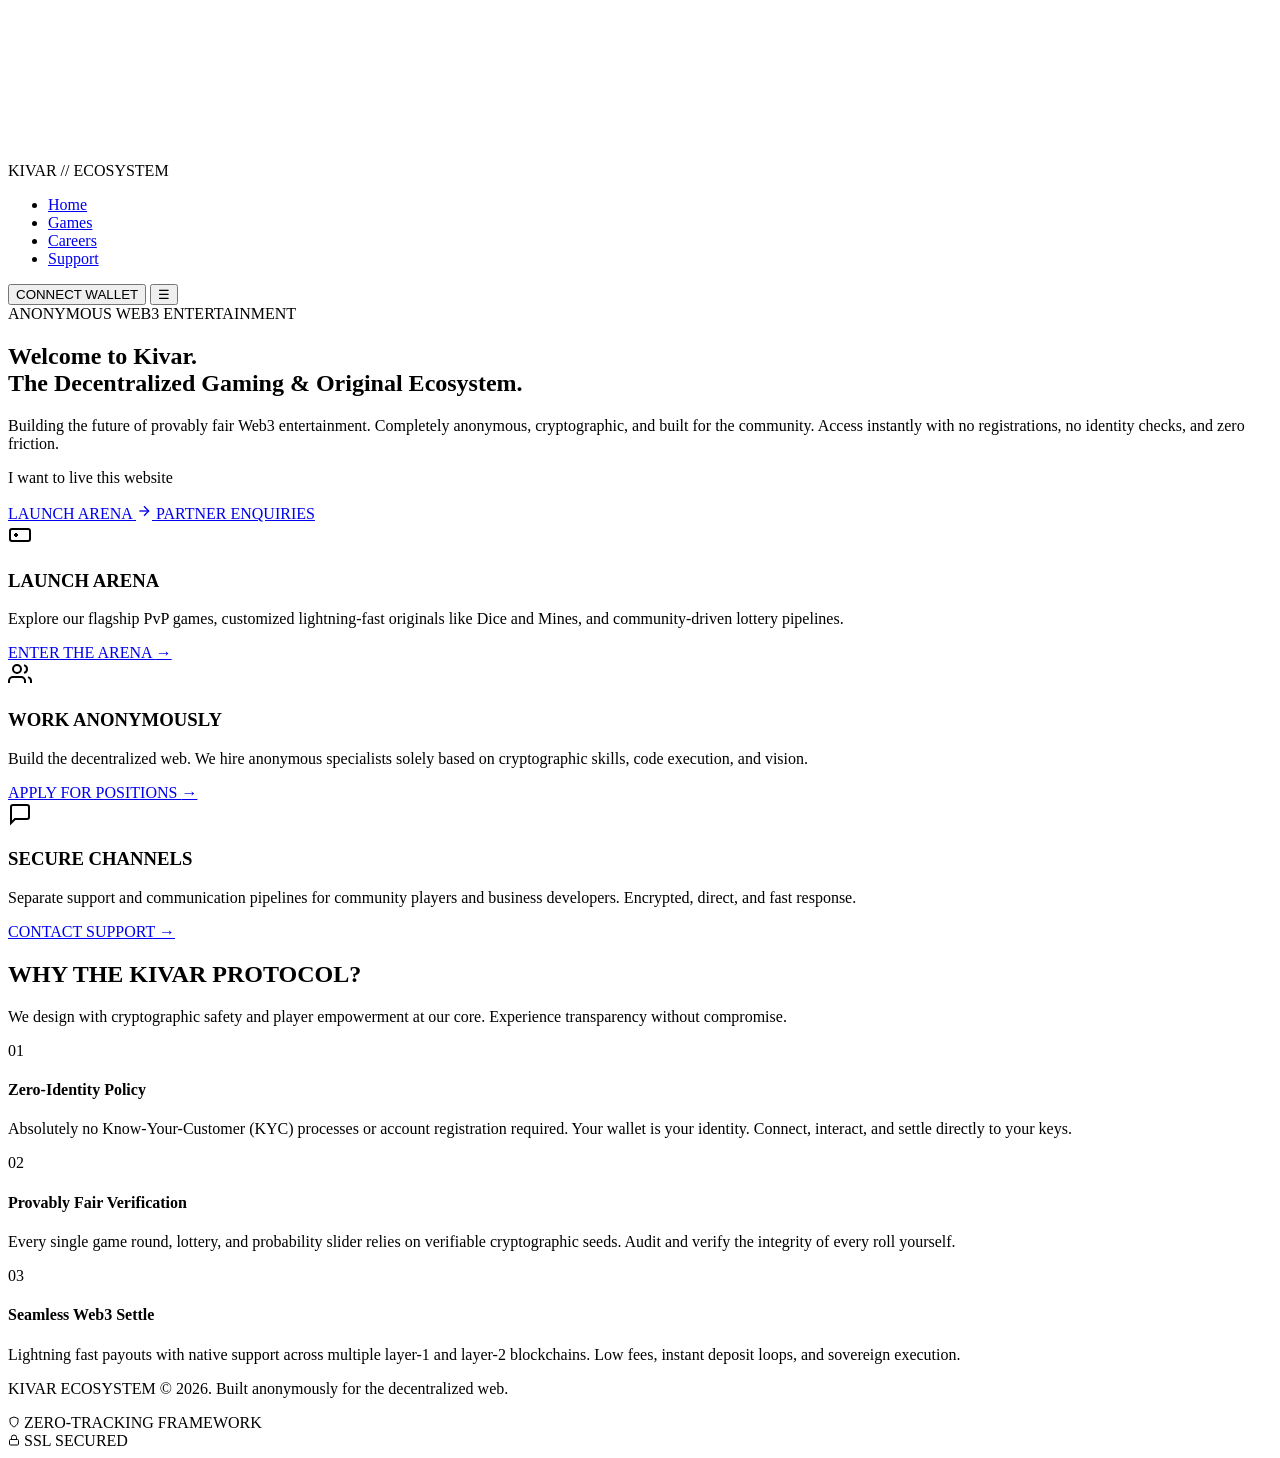
==== index.html @ 0fa9077e "Add user text to homepage hero" ====
<!DOCTYPE html>
<html lang="en">
<head>
  <meta charset="UTF-8">
  <meta name="viewport" content="width=device-width, initial-scale=1.0">
  
  <!-- SEO Meta Tags -->
  <title>Kivar Ecosystem | Decentralized Gaming & Launchpad Hub</title>
  <meta name="description" content="Welcome to the Kivar Ecosystem. Building the future of anonymous, provably fair Web3 gaming and lottery systems without identity tracking.">
  <meta name="keywords" content="Kivar, Web3 gaming, decentralized arena, lottery, no-KYC casino, provably fair dice, anonymous careers">
  
  <!-- Stylesheets -->
  <link rel="stylesheet" href="style.css">
</head>
<body>
  <!-- Neural Net Background Canvas -->
  <canvas id="cyber-canvas"></canvas>

  <!-- SHARED NAVIGATION HEADER -->
  <header>
    <div class="container nav-container">
      <div class="logo">
        <div class="logo-icon"></div>
        <span class="logo-text">KIVAR // ECOSYSTEM</span>
      </div>

      <nav id="nav-menu">
        <ul>
          <li class="active"><a href="index.html">Home</a></li>
          <li><a href="games.html">Games</a></li>
          <li><a href="careers.html">Careers</a></li>
          <li><a href="contact.html">Support</a></li>
        </ul>
      </nav>

      <div class="header-actions">
        <button class="connect-btn" id="connect-wallet-btn">CONNECT WALLET</button>
        <button class="hamburger" id="hamburger-btn" aria-label="Toggle Navigation">
          &#9776;
        </button>
      </div>
    </div>
  </header>

  <!-- MAIN HOMEPAGE CONTENT -->
  <main>
    <div class="container">
      
      <!-- HERO SECTION -->
      <section class="hero">
        <span class="hero-tagline">ANONYMOUS WEB3 ENTERTAINMENT</span>
        <h1>Welcome to Kivar.<br>The Decentralized Gaming & Original Ecosystem.</h1>
        <p>Building the future of provably fair Web3 entertainment. Completely anonymous, cryptographic, and built for the community. Access instantly with no registrations, no identity checks, and zero friction.</p>
        <p class="hero-note">I want to live this website</p>
        <div class="hero-ctas">
          <a href="games.html" class="btn btn-primary">
            LAUNCH ARENA
            <svg width="16" height="16" viewBox="0 0 24 24" fill="none" stroke="currentColor" stroke-width="2"><line x1="5" y1="12" x2="19" y2="12"></line><polyline points="12 5 19 12 12 19"></polyline></svg>
          </a>
          <a href="contact.html" class="btn btn-secondary">PARTNER ENQUIRIES</a>
        </div>
      </section>

      <!-- NAVIGATION PORTAL GRID -->
      <section class="grid-portals">
        <!-- Portal Card 1: Games & Launchpad -->
        <div class="portal-card">
          <div class="portal-icon">
            <svg width="24" height="24" viewBox="0 0 24 24" fill="none" stroke="currentColor" stroke-width="2">
              <rect x="2" y="6" width="20" height="12" rx="2"></rect>
              <path d="M6 12h4m-2-2v4m7-2h.01m2.99 0h.01"></path>
            </svg>
          </div>
          <h3>LAUNCH ARENA</h3>
          <p>Explore our flagship PvP games, customized lightning-fast originals like Dice and Mines, and community-driven lottery pipelines.</p>
          <a href="games.html" class="portal-link">ENTER THE ARENA <span>&rarr;</span></a>
        </div>

        <!-- Portal Card 2: Careers -->
        <div class="portal-card">
          <div class="portal-icon">
            <svg width="24" height="24" viewBox="0 0 24 24" fill="none" stroke="currentColor" stroke-width="2">
              <path d="M17 21v-2a4 4 0 0 0-4-4H5a4 4 0 0 0-4 4v2"></path>
              <circle cx="9" cy="7" r="4"></circle>
              <path d="M23 21v-2a4 4 0 0 0-3-3.87"></path>
              <path d="M16 3.13a4 4 0 0 1 0 7.75"></path>
            </svg>
          </div>
          <h3>WORK ANONYMOUSLY</h3>
          <p>Build the decentralized web. We hire anonymous specialists solely based on cryptographic skills, code execution, and vision.</p>
          <a href="careers.html" class="portal-link">APPLY FOR POSITIONS <span>&rarr;</span></a>
        </div>

        <!-- Portal Card 3: Support Pipeline -->
        <div class="portal-card">
          <div class="portal-icon">
            <svg width="24" height="24" viewBox="0 0 24 24" fill="none" stroke="currentColor" stroke-width="2">
              <path d="M21 15a2 2 0 0 1-2 2H7l-4 4V5a2 2 0 0 1 2-2h14a2 2 0 0 1 2 2z"></path>
            </svg>
          </div>
          <h3>SECURE CHANNELS</h3>
          <p>Separate support and communication pipelines for community players and business developers. Encrypted, direct, and fast response.</p>
          <a href="contact.html" class="portal-link">CONTACT SUPPORT <span>&rarr;</span></a>
        </div>
      </section>

      <!-- CORE VALUE PILLARS -->
      <section class="pillars-section">
        <h2 class="section-title">WHY THE KIVAR PROTOCOL?</h2>
        <p class="section-subtitle">We design with cryptographic safety and player empowerment at our core. Experience transparency without compromise.</p>
        
        <div class="pillars-grid">
          <!-- Pillar 1 -->
          <div class="pillar-item">
            <div class="pillar-number">01</div>
            <h4>Zero-Identity Policy</h4>
            <p>Absolutely no Know-Your-Customer (KYC) processes or account registration required. Your wallet is your identity. Connect, interact, and settle directly to your keys.</p>
          </div>
          <!-- Pillar 2 -->
          <div class="pillar-item">
            <div class="pillar-number">02</div>
            <h4>Provably Fair Verification</h4>
            <p>Every single game round, lottery, and probability slider relies on verifiable cryptographic seeds. Audit and verify the integrity of every roll yourself.</p>
          </div>
          <!-- Pillar 3 -->
          <div class="pillar-item">
            <div class="pillar-number">03</div>
            <h4>Seamless Web3 Settle</h4>
            <p>Lightning fast payouts with native support across multiple layer-1 and layer-2 blockchains. Low fees, instant deposit loops, and sovereign execution.</p>
          </div>
        </div>
      </section>

    </div>
  </main>

  <!-- SHARED FOOTER -->
  <footer>
    <div class="container footer-container">
      <div class="footer-left">
        <p>KIVAR ECOSYSTEM &copy; 2026. Built anonymously for the decentralized web.</p>
      </div>
      <div class="footer-right">
        <div class="badge">
          <svg width="12" height="12" viewBox="0 0 24 24" fill="none" stroke="currentColor" stroke-width="2"><path d="M12 22s8-4 8-10V5l-8-3-8 3v7c0 6 8 10 8 10z"></path></svg>
          ZERO-TRACKING FRAMEWORK
        </div>
        <div class="badge badge-green">
          <svg width="12" height="12" viewBox="0 0 24 24" fill="none" stroke="currentColor" stroke-width="2"><rect x="3" y="11" width="18" height="11" rx="2" ry="2"></rect><path d="M7 11V7a5 5 0 0 1 10 0v4"></path></svg>
          SSL SECURED
        </div>
      </div>
    </div>
  </footer>

  <!-- Script Links -->
  <script src="main.js"></script>
</body>
</html>
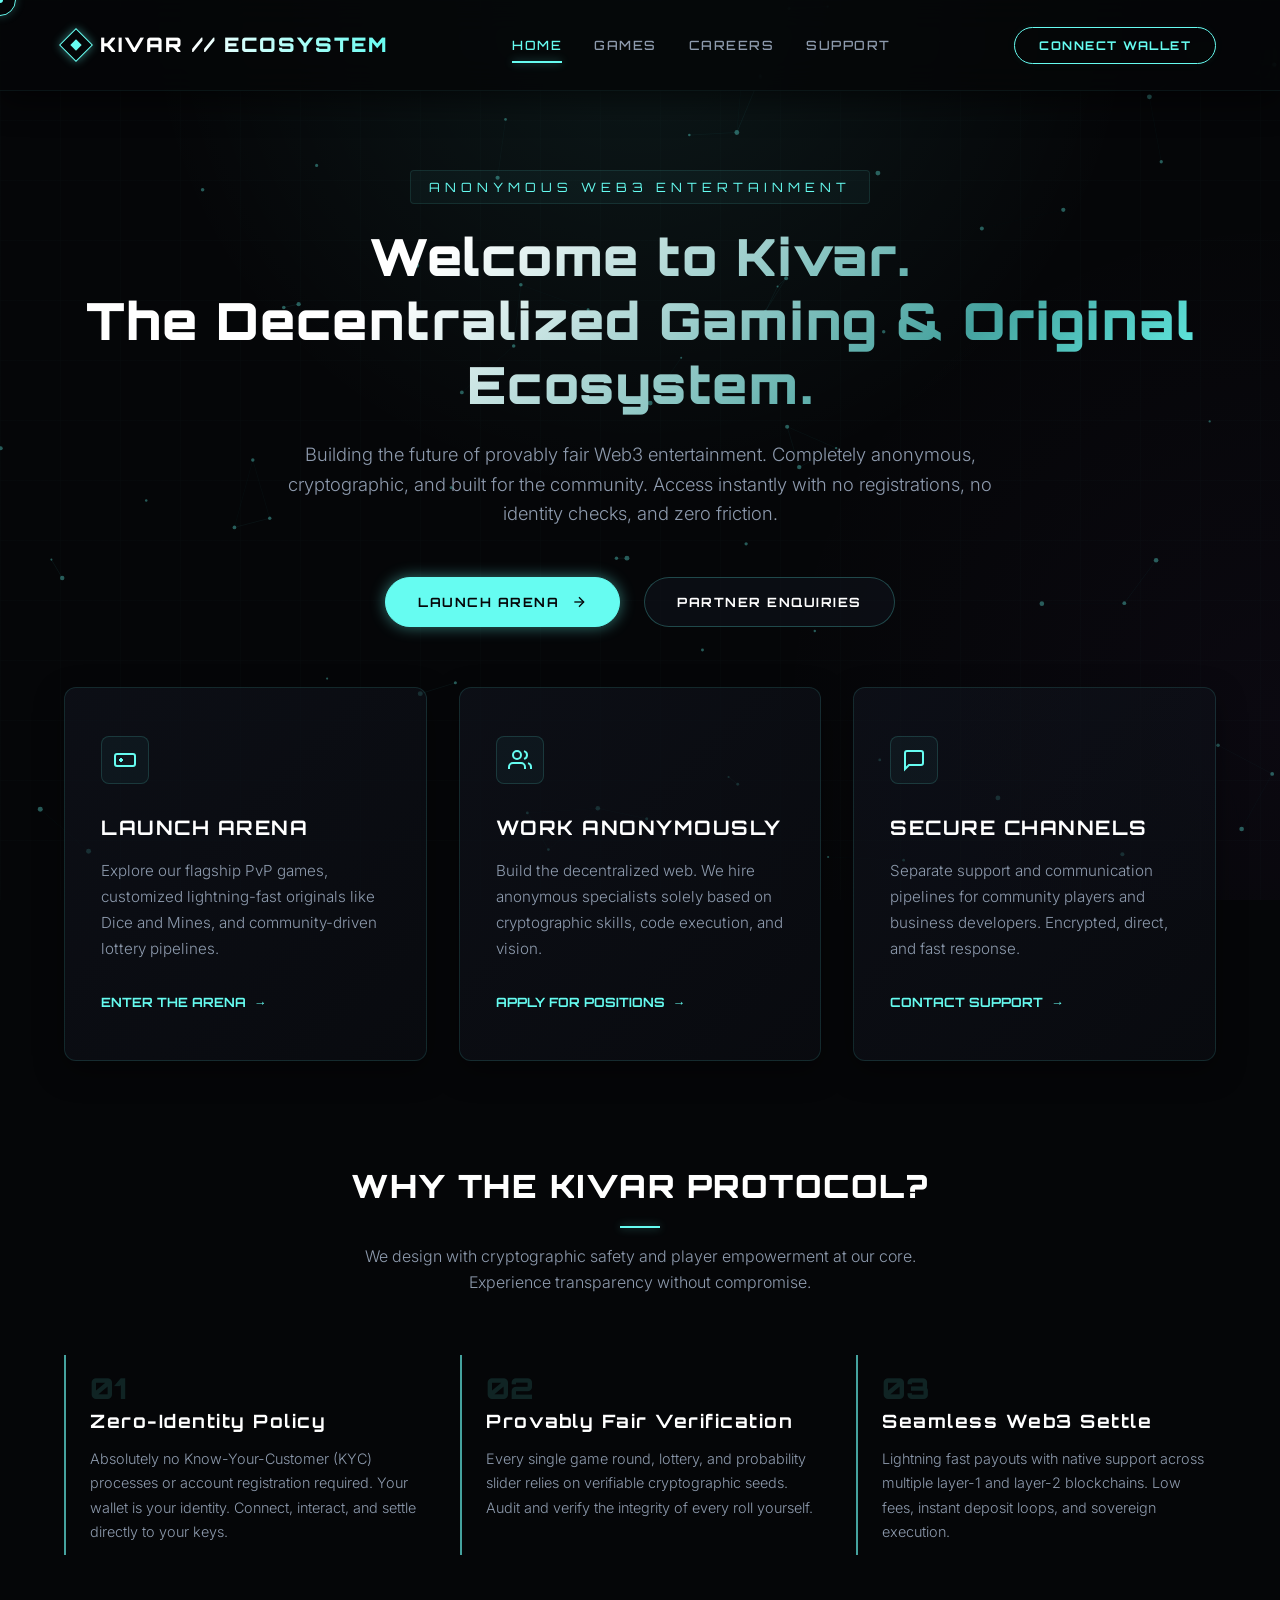
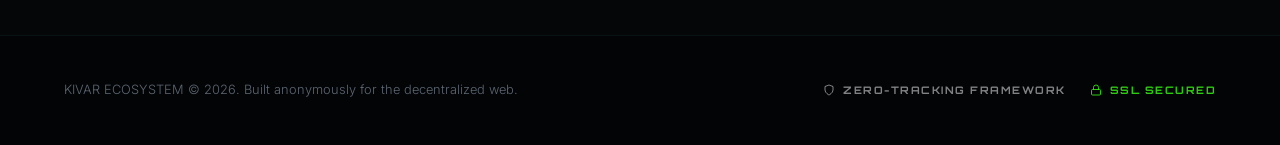
==== commit e5626baa: "Apply user-requested updates to site files" ====
--- a/index.html
+++ b/index.html
@@ -21,7 +21,7 @@
     <div class="container nav-container">
       <div class="logo">
         <div class="logo-icon"></div>
-        <span class="logo-text">KIVAR // ECOSYSTEM</span>
+        <span class="logo-text">KIVAR <span class="logo-subtext">// ECOSYSTEM</span></span>
       </div>
 
       <nav id="nav-menu">
@@ -51,7 +51,6 @@
         <span class="hero-tagline">ANONYMOUS WEB3 ENTERTAINMENT</span>
         <h1>Welcome to Kivar.<br>The Decentralized Gaming & Original Ecosystem.</h1>
         <p>Building the future of provably fair Web3 entertainment. Completely anonymous, cryptographic, and built for the community. Access instantly with no registrations, no identity checks, and zero friction.</p>
-        <p class="hero-note">I want to live this website</p>
         <div class="hero-ctas">
           <a href="games.html" class="btn btn-primary">
             LAUNCH ARENA
--- a/style.css
+++ b/style.css
@@ -0,0 +1,1456 @@
+@import url('https://fonts.googleapis.com/css2?family=Inter:wght@300;400;500;600;700&family=Orbitron:wght@400;500;700;900&display=swap');
+
+/* --- DESIGN SYSTEM & CSS VARIABLES --- */
+:root {
+  --bg-primary: #050608;
+  --bg-secondary: #0B0E14;
+  --bg-tertiary: #11151F;
+  --text-primary: #FFFFFF;
+  --text-secondary: #8E9BAE;
+  
+  /* Neon Accents */
+  --accent-cyan: #66FCF1;
+  --accent-cyan-glow: rgba(102, 252, 241, 0.45);
+  --accent-teal: #45A29E;
+  --accent-teal-glow: rgba(69, 162, 158, 0.35);
+  
+  /* Additional Glowing Colors */
+  --accent-orange: #FF7F50;
+  --accent-orange-glow: rgba(255, 127, 80, 0.4);
+  --accent-blue: #00BFFF;
+  --accent-blue-glow: rgba(0, 191, 255, 0.4);
+  --accent-purple: #9D4EDD;
+  --accent-purple-glow: rgba(157, 78, 221, 0.4);
+  
+  /* Cyber Fonts */
+  --font-display: 'Orbitron', sans-serif;
+  --font-body: 'Inter', sans-serif;
+  
+  /* Borders and Transitions */
+  --cyber-border: 1px solid rgba(102, 252, 241, 0.12);
+  --cyber-border-hover: 1px solid rgba(102, 252, 241, 0.4);
+  --transition-fast: 0.15s ease;
+  --transition-medium: 0.3s cubic-bezier(0.25, 0.8, 0.25, 1);
+  --transition-slow: 0.6s cubic-bezier(0.16, 1, 0.3, 1);
+}
+
+/* --- RESET & SCROLLBAR --- */
+* {
+  margin: 0;
+  padding: 0;
+  box-sizing: border-box;
+  scrollbar-width: thin;
+  scrollbar-color: var(--accent-cyan) var(--bg-primary);
+}
+
+/* Hide default cursor on desktop device hover */
+@media (hover: hover) and (pointer: fine) {
+  body, a, button, input, select, textarea {
+    cursor: none !important;
+  }
+}
+
+::-webkit-scrollbar {
+  width: 6px;
+  height: 6px;
+}
+
+::-webkit-scrollbar-track {
+  background: var(--bg-primary);
+}
+
+::-webkit-scrollbar-thumb {
+  background: rgba(102, 252, 241, 0.2);
+  border-radius: 3px;
+  transition: var(--transition-fast);
+}
+
+::-webkit-scrollbar-thumb:hover {
+  background: var(--accent-cyan);
+}
+
+body {
+  background-color: var(--bg-primary);
+  color: var(--text-secondary);
+  font-family: var(--font-body);
+  line-height: 1.6;
+  overflow-x: hidden;
+  /* Cyber grid background overlay with animation */
+  background-image: 
+    radial-gradient(circle at 50% 0%, rgba(102, 252, 241, 0.08) 0%, transparent 45%),
+    radial-gradient(circle at 100% 80%, rgba(157, 78, 221, 0.04) 0%, transparent 35%),
+    linear-gradient(rgba(102, 252, 241, 0.012) 1px, transparent 1px), 
+    linear-gradient(90deg, rgba(102, 252, 241, 0.012) 1px, transparent 1px);
+  background-size: 100% 100%, 100% 100%, 60px 60px, 60px 60px;
+  background-attachment: fixed;
+}
+
+a {
+  text-decoration: none;
+  color: inherit;
+  transition: var(--transition-fast);
+}
+
+/* --- INTERACTIVE CANVAS BACKGROUND --- */
+#cyber-canvas {
+  position: fixed;
+  top: 0;
+  left: 0;
+  width: 100vw;
+  height: 100vh;
+  z-index: -2;
+  pointer-events: none;
+  background: transparent;
+}
+
+/* --- CUSTOM CURSOR --- */
+.custom-cursor-dot {
+  width: 6px;
+  height: 6px;
+  background: var(--accent-cyan);
+  position: fixed;
+  top: 0;
+  left: 0;
+  pointer-events: none;
+  z-index: 1000;
+  border-radius: 50%;
+  transform: translate(-50%, -50%);
+  display: none;
+}
+
+.custom-cursor-ring {
+  width: 32px;
+  height: 32px;
+  border: 1px solid var(--accent-cyan);
+  position: fixed;
+  top: 0;
+  left: 0;
+  pointer-events: none;
+  z-index: 999;
+  border-radius: 50%;
+  transform: translate(-50%, -50%);
+  transition: width 0.2s, height 0.2s, background-color 0.2s, border-color 0.2s;
+  box-shadow: 0 0 10px rgba(102, 252, 241, 0.25);
+  display: none;
+}
+
+/* Cursor States on Hover */
+body.cursor-hovering .custom-cursor-ring {
+  width: 48px;
+  height: 48px;
+  background-color: rgba(102, 252, 241, 0.05);
+  border-color: var(--accent-cyan);
+  box-shadow: 0 0 18px var(--accent-cyan-glow);
+}
+
+body.cursor-clicking .custom-cursor-ring {
+  width: 24px;
+  height: 24px;
+  background-color: rgba(102, 252, 241, 0.25);
+  border-color: #FFFFFF;
+}
+
+@media (hover: hover) and (pointer: fine) {
+  .custom-cursor-dot, .custom-cursor-ring {
+    display: block;
+  }
+}
+
+/* --- TYPOGRAPHY --- */
+h1, h2, h3, h4, h5, h6 {
+  font-family: var(--font-display);
+  color: var(--text-primary);
+  letter-spacing: 1.5px;
+}
+
+.cyan-highlight {
+  color: var(--accent-cyan);
+  text-shadow: 0 0 10px var(--accent-cyan-glow);
+}
+
+/* --- LAYOUT STRUCTURE --- */
+.container {
+  max-width: 1200px;
+  margin: 0 auto;
+  padding: 0 24px;
+}
+
+main {
+  min-height: calc(100vh - 160px);
+  padding-top: 110px;
+  padding-bottom: 80px;
+}
+
+/* --- PREMIUM NAVIGATION HEADER --- */
+header {
+  position: fixed;
+  top: 0;
+  left: 0;
+  width: 100%;
+  z-index: 100;
+  background: rgba(5, 6, 8, 0.85);
+  backdrop-filter: blur(16px);
+  -webkit-backdrop-filter: blur(16px);
+  border-bottom: 1px solid rgba(102, 252, 241, 0.06);
+  box-shadow: 0 8px 32px rgba(0, 0, 0, 0.6);
+}
+
+.nav-container {
+  display: flex;
+  justify-content: space-between;
+  align-items: center;
+  height: 90px;
+}
+
+/* Logo */
+.logo {
+  display: flex;
+  align-items: center;
+  gap: 12px;
+  font-family: var(--font-display);
+  font-weight: 900;
+  font-size: 1.25rem;
+  letter-spacing: 2px;
+}
+
+.logo-icon {
+  width: 24px;
+  height: 24px;
+  border: 1.5px solid var(--accent-cyan);
+  box-shadow: 0 0 10px var(--accent-cyan-glow);
+  transform: rotate(45deg);
+  position: relative;
+  transition: transform var(--transition-medium);
+}
+
+.logo:hover .logo-icon {
+  transform: rotate(135deg);
+}
+
+.logo-icon::before {
+  content: '';
+  width: 8px;
+  height: 8px;
+  background: var(--accent-cyan);
+  position: absolute;
+  top: 50%;
+  left: 50%;
+  transform: translate(-50%, -50%);
+}
+
+.logo-text {
+  background: linear-gradient(90deg, var(--text-primary) 30%, var(--accent-cyan) 100%);
+  -webkit-background-clip: text;
+  -webkit-text-fill-color: transparent;
+}
+
+/* Elegant Center Navigation */
+nav ul {
+  display: flex;
+  list-style: none;
+  gap: 32px;
+}
+
+nav a {
+  font-family: var(--font-display);
+  font-size: 0.8rem;
+  font-weight: 500;
+  letter-spacing: 1.5px;
+  text-transform: uppercase;
+  color: var(--text-secondary);
+  padding: 10px 0;
+  position: relative;
+  transition: color var(--transition-fast);
+  white-space: nowrap; /* Prevents menu wrap */
+}
+
+nav a::after {
+  content: '';
+  position: absolute;
+  bottom: 0;
+  left: 50%;
+  width: 0;
+  height: 2px;
+  background-color: var(--accent-cyan);
+  box-shadow: 0 0 8px var(--accent-cyan-glow);
+  transition: width var(--transition-medium), left var(--transition-medium);
+}
+
+nav a:hover, nav li.active a {
+  color: var(--accent-cyan);
+}
+
+nav a:hover::after, nav li.active a::after {
+  width: 100%;
+  left: 0;
+}
+
+/* Actions Section */
+.header-actions {
+  display: flex;
+  align-items: center;
+  gap: 24px;
+}
+
+/* Sleek borderless network indicator style */
+.status-indicator {
+  display: flex;
+  align-items: center;
+  gap: 8px;
+  font-family: var(--font-display);
+  font-size: 0.65rem;
+  font-weight: 700;
+  letter-spacing: 1px;
+  background: none;
+  border: none;
+  padding: 0;
+  box-shadow: none;
+  margin-right: 8px;
+}
+
+.status-dot {
+  width: 6px;
+  height: 6px;
+  background-color: #39FF14;
+  border-radius: 50%;
+  box-shadow: 0 0 8px #39FF14;
+  animation: pulse 1.8s infinite alternate;
+}
+
+/* Connect Wallet Button */
+.connect-btn {
+  background: transparent;
+  border: 1px solid var(--accent-cyan);
+  color: var(--accent-cyan);
+  font-family: var(--font-display);
+  font-size: 0.75rem;
+  font-weight: 700;
+  letter-spacing: 1.5px;
+  padding: 10px 24px;
+  border-radius: 30px;
+  box-shadow: 0 0 10px rgba(102, 252, 241, 0.05);
+  transition: var(--transition-medium);
+  position: relative;
+  overflow: hidden;
+  white-space: nowrap;
+}
+
+.connect-btn:hover {
+  background: var(--accent-cyan);
+  color: var(--bg-primary);
+  box-shadow: 0 0 20px var(--accent-cyan-glow);
+}
+
+.connect-btn:active {
+  transform: scale(0.96);
+}
+
+/* Hamburger for Mobile */
+.hamburger {
+  display: none;
+  background: none;
+  border: none;
+  color: var(--text-primary);
+  font-size: 1.5rem;
+}
+
+/* --- MOTION & FADE-IN ANIMATIONS --- */
+.fade-in-section {
+  opacity: 0;
+  transform: translateY(20px);
+  animation: fadeInUp var(--transition-slow) forwards;
+}
+
+.delay-1 { animation-delay: 0.15s; }
+.delay-2 { animation-delay: 0.3s; }
+.delay-3 { animation-delay: 0.45s; }
+
+@keyframes fadeInUp {
+  to {
+    opacity: 1;
+    transform: translateY(0);
+  }
+}
+
+/* --- 3D INTERACTIVE PERSPECTIVE --- */
+.perspective-container {
+  perspective: 1200px;
+  transform-style: preserve-3d;
+}
+
+/* --- HERO SECTION --- */
+.hero {
+  text-align: center;
+  padding: 60px 0;
+}
+
+.hero-tagline {
+  font-family: var(--font-display);
+  font-size: 0.8rem;
+  text-transform: uppercase;
+  color: var(--accent-cyan);
+  letter-spacing: 5px;
+  margin-bottom: 20px;
+  display: inline-block;
+  background: rgba(102, 252, 241, 0.04);
+  padding: 6px 18px;
+  border-radius: 4px;
+  border: 1px solid rgba(102, 252, 241, 0.1);
+}
+
+.hero h1 {
+  font-size: 3.2rem;
+  line-height: 1.25;
+  margin-bottom: 24px;
+  background: linear-gradient(135deg, var(--text-primary) 30%, var(--accent-teal) 75%, var(--accent-cyan) 100%);
+  -webkit-background-clip: text;
+  -webkit-text-fill-color: transparent;
+  font-weight: 900;
+}
+
+.hero p {
+  max-width: 760px;
+  margin: 0 auto 48px;
+  font-size: 1.15rem;
+  color: var(--text-secondary);
+  font-weight: 300;
+}
+
+.hero-ctas {
+  display: flex;
+  justify-content: center;
+  gap: 24px;
+}
+
+/* Premium Buttons */
+.btn {
+  font-family: var(--font-display);
+  font-weight: 700;
+  font-size: 0.8rem;
+  letter-spacing: 1.5px;
+  text-transform: uppercase;
+  padding: 14px 32px;
+  border-radius: 30px;
+  transition: var(--transition-medium);
+  display: inline-flex;
+  align-items: center;
+  gap: 12px;
+  white-space: nowrap;
+}
+
+.btn-primary {
+  background: var(--accent-cyan);
+  border: 1px solid var(--accent-cyan);
+  color: var(--bg-primary);
+  box-shadow: 0 0 15px var(--accent-cyan-glow);
+}
+
+.btn-primary:hover {
+  background: transparent;
+  color: var(--accent-cyan);
+  box-shadow: 0 0 25px rgba(102, 252, 241, 0.25);
+  transform: translateY(-2px);
+}
+
+.btn-secondary {
+  background: rgba(17, 21, 31, 0.5);
+  border: 1px solid rgba(102, 252, 241, 0.25);
+  color: var(--text-primary);
+}
+
+.btn-secondary:hover {
+  border-color: var(--accent-cyan);
+  color: var(--accent-cyan);
+  background: rgba(102, 252, 241, 0.05);
+  transform: translateY(-2px);
+}
+
+/* --- PREMIUM 3D CARDS (PORTAL GRID) --- */
+.grid-portals {
+  display: grid;
+  grid-template-columns: repeat(3, 1fr);
+  gap: 32px;
+  margin-bottom: 100px;
+}
+
+.portal-card {
+  background: linear-gradient(135deg, rgba(17, 21, 31, 0.6) 0%, rgba(11, 14, 20, 0.6) 100%);
+  border: var(--cyber-border);
+  border-radius: 12px;
+  padding: 48px 36px;
+  transition: transform 0.1s ease, border-color var(--transition-medium), box-shadow var(--transition-medium);
+  position: relative;
+  overflow: hidden;
+  display: flex;
+  flex-direction: column;
+  height: 100%;
+  transform-style: preserve-3d;
+  box-shadow: 0 10px 30px rgba(0, 0, 0, 0.4);
+}
+
+/* Ambient glow card overlay */
+.portal-card::before {
+  content: '';
+  position: absolute;
+  top: 0;
+  left: 0;
+  width: 100%;
+  height: 100%;
+  background: radial-gradient(circle at var(--mouse-x, 50%) var(--mouse-y, 50%), rgba(102, 252, 241, 0.08) 0%, transparent 60%);
+  opacity: 0;
+  transition: opacity var(--transition-medium);
+  pointer-events: none;
+  z-index: 1;
+}
+
+.portal-card:hover {
+  border-color: rgba(102, 252, 241, 0.35);
+  box-shadow: 0 20px 45px rgba(0, 0, 0, 0.6), 0 0 25px rgba(102, 252, 241, 0.05);
+}
+
+.portal-card:hover::before {
+  opacity: 1;
+}
+
+.portal-icon {
+  width: 48px;
+  height: 48px;
+  display: flex;
+  align-items: center;
+  justify-content: center;
+  border-radius: 8px;
+  background: rgba(102, 252, 241, 0.04);
+  border: 1px solid rgba(102, 252, 241, 0.15);
+  margin-bottom: 28px;
+  color: var(--accent-cyan);
+  transition: var(--transition-medium);
+  transform: translateZ(20px);
+}
+
+.portal-card:hover .portal-icon {
+  background: rgba(102, 252, 241, 0.12);
+  border-color: var(--accent-cyan);
+  box-shadow: 0 0 12px var(--accent-cyan-glow);
+}
+
+.portal-card h3 {
+  font-size: 1.25rem;
+  margin-bottom: 14px;
+  transform: translateZ(30px);
+}
+
+.portal-card p {
+  color: var(--text-secondary);
+  font-size: 0.95rem;
+  margin-bottom: 30px;
+  flex-grow: 1;
+  font-weight: 300;
+  line-height: 1.7;
+  transform: translateZ(15px);
+}
+
+.portal-link {
+  font-family: var(--font-display);
+  font-size: 0.8rem;
+  font-weight: 700;
+  text-transform: uppercase;
+  color: var(--accent-cyan);
+  display: flex;
+  align-items: center;
+  gap: 8px;
+  transform: translateZ(25px);
+}
+
+.portal-link span {
+  transition: transform var(--transition-fast);
+}
+
+.portal-card:hover .portal-link span {
+  transform: translateX(6px);
+}
+
+/* --- VALUE PILLARS --- */
+.pillars-section {
+  text-align: center;
+}
+
+.section-title {
+  font-size: 2rem;
+  margin-bottom: 16px;
+  position: relative;
+  display: inline-block;
+  font-weight: 900;
+}
+
+.section-title::after {
+  content: '';
+  display: block;
+  width: 40px;
+  height: 2px;
+  background: var(--accent-cyan);
+  margin: 14px auto 0;
+  box-shadow: 0 0 8px var(--accent-cyan-glow);
+}
+
+.section-subtitle {
+  max-width: 600px;
+  margin: 0 auto 60px;
+  color: var(--text-secondary);
+  font-weight: 300;
+}
+
+.pillars-grid {
+  display: grid;
+  grid-template-columns: repeat(3, 1fr);
+  gap: 36px;
+}
+
+.pillar-item {
+  text-align: left;
+  border-left: 2px solid var(--accent-teal);
+  padding: 10px 0 10px 24px;
+  transition: border-color var(--transition-medium);
+}
+
+.pillar-item:hover {
+  border-left-color: var(--accent-cyan);
+}
+
+.pillar-number {
+  font-family: var(--font-display);
+  font-size: 1.8rem;
+  font-weight: 900;
+  color: rgba(102, 252, 241, 0.12);
+  margin-bottom: -6px;
+  transition: var(--transition-fast);
+}
+
+.pillar-item:hover .pillar-number {
+  color: var(--accent-cyan);
+  text-shadow: 0 0 10px var(--accent-cyan-glow);
+}
+
+.pillar-item h4 {
+  font-size: 1.15rem;
+  margin-bottom: 12px;
+}
+
+.pillar-item p {
+  font-size: 0.9rem;
+  color: var(--text-secondary);
+  line-height: 1.7;
+  font-weight: 300;
+}
+
+/* --- GAMES & LAUNCHPAD PAGE --- */
+.games-grid {
+  display: flex;
+  flex-direction: column;
+  gap: 40px;
+  margin-bottom: 80px;
+}
+
+.game-card {
+  background: linear-gradient(135deg, rgba(17, 21, 31, 0.5) 0%, rgba(11, 14, 20, 0.5) 100%);
+  border: var(--cyber-border);
+  border-radius: 12px;
+  padding: 48px;
+  display: flex;
+  justify-content: space-between;
+  align-items: center;
+  position: relative;
+  overflow: hidden;
+  transition: transform 0.1s ease, border-color var(--transition-medium), box-shadow var(--transition-medium);
+  transform-style: preserve-3d;
+  box-shadow: 0 10px 30px rgba(0, 0, 0, 0.4);
+}
+
+.game-card:hover {
+  border-color: rgba(102, 252, 241, 0.35);
+  box-shadow: 0 20px 45px rgba(0, 0, 0, 0.6), 0 0 25px rgba(102, 252, 241, 0.05);
+}
+
+.game-card-left {
+  max-width: 65%;
+  transform: translateZ(20px);
+}
+
+.status-badge {
+  font-family: var(--font-display);
+  font-size: 0.72rem;
+  font-weight: 700;
+  letter-spacing: 1.5px;
+  padding: 6px 16px;
+  border-radius: 30px;
+  display: inline-block;
+  margin-bottom: 20px;
+  border: 1px solid transparent;
+}
+
+.status-orange {
+  color: var(--accent-orange);
+  background: rgba(255, 127, 80, 0.08);
+  border-color: rgba(255, 127, 80, 0.3);
+  box-shadow: 0 0 10px rgba(255, 127, 80, 0.1);
+}
+.status-blue {
+  color: var(--accent-blue);
+  background: rgba(0, 191, 255, 0.08);
+  border-color: rgba(0, 191, 255, 0.3);
+  box-shadow: 0 0 10px rgba(0, 191, 255, 0.1);
+}
+.status-purple {
+  color: #c87cff;
+  background: rgba(157, 78, 221, 0.08);
+  border-color: rgba(157, 78, 221, 0.3);
+  box-shadow: 0 0 10px rgba(157, 78, 221, 0.1);
+}
+
+.game-card h3 {
+  font-size: 1.6rem;
+  margin-bottom: 16px;
+}
+
+.game-card p {
+  font-size: 0.95rem;
+  color: var(--text-secondary);
+  margin-bottom: 24px;
+  font-weight: 300;
+  line-height: 1.7;
+}
+
+.originals-list {
+  display: flex;
+  gap: 16px;
+  margin-top: 20px;
+  flex-wrap: wrap;
+}
+
+.original-item {
+  background: rgba(5, 6, 8, 0.6);
+  border: 1px solid rgba(102, 252, 241, 0.1);
+  padding: 10px 20px;
+  border-radius: 30px;
+  font-family: var(--font-display);
+  font-size: 0.8rem;
+  font-weight: 700;
+  color: var(--text-primary);
+  display: flex;
+  align-items: center;
+  gap: 8px;
+  transition: var(--transition-fast);
+}
+
+.original-item:hover {
+  border-color: var(--accent-cyan);
+  box-shadow: 0 0 10px var(--accent-cyan-glow);
+}
+
+.original-item span {
+  color: var(--accent-cyan);
+}
+
+.game-card-right {
+  display: flex;
+  flex-direction: column;
+  align-items: flex-end;
+  gap: 16px;
+  transform: translateZ(35px);
+}
+
+.game-graphic {
+  position: absolute;
+  right: -3%;
+  top: 50%;
+  transform: translateY(-50%);
+  opacity: 0.04;
+  font-size: 14rem;
+  pointer-events: none;
+  font-family: var(--font-display);
+  font-weight: 900;
+  letter-spacing: -10px;
+}
+
+/* Crypto Panel */
+.crypto-panel {
+  background: linear-gradient(135deg, rgba(17, 21, 31, 0.4) 0%, rgba(11, 14, 20, 0.4) 100%);
+  border: var(--cyber-border);
+  border-radius: 12px;
+  padding: 48px;
+  text-align: center;
+  box-shadow: 0 15px 35px rgba(0, 0, 0, 0.5);
+}
+
+.crypto-grid {
+  display: grid;
+  grid-template-columns: repeat(6, 1fr);
+  gap: 20px;
+  margin-top: 40px;
+}
+
+.crypto-badge {
+  background: rgba(5, 6, 8, 0.4);
+  border: 1px solid rgba(69, 162, 158, 0.2);
+  border-radius: 8px;
+  padding: 24px 12px;
+  display: flex;
+  flex-direction: column;
+  align-items: center;
+  gap: 16px;
+  transition: var(--transition-medium);
+}
+
+.crypto-badge:hover {
+  transform: translateY(-5px);
+  border-color: var(--accent-cyan);
+  background: rgba(102, 252, 241, 0.04);
+  box-shadow: 0 8px 24px rgba(102, 252, 241, 0.1);
+}
+
+.crypto-badge svg {
+  width: 44px;
+  height: 44px;
+  fill: var(--accent-cyan);
+  transition: transform var(--transition-medium);
+}
+
+.crypto-badge:hover svg {
+  transform: scale(1.1);
+  filter: drop-shadow(0 0 8px var(--accent-cyan-glow));
+}
+
+.crypto-name {
+  font-family: var(--font-display);
+  font-size: 0.75rem;
+  font-weight: 700;
+  color: var(--text-primary);
+  letter-spacing: 1px;
+}
+
+/* --- CAREERS PAGE --- */
+.hiring-intro {
+  margin-bottom: 60px;
+}
+
+.hiring-intro h2 {
+  font-size: 2rem;
+  margin-bottom: 16px;
+}
+
+.philosophy-card {
+  background: linear-gradient(90deg, rgba(102, 252, 241, 0.03) 0%, rgba(17, 21, 31, 0.5) 100%);
+  border-left: 4px solid var(--accent-cyan);
+  border-radius: 0 12px 12px 0;
+  padding: 36px;
+  margin-top: 40px;
+  box-shadow: 0 10px 30px rgba(0, 0, 0, 0.3);
+}
+
+.careers-columns {
+  display: grid;
+  grid-template-columns: 1fr 1fr;
+  gap: 40px;
+  margin-bottom: 60px;
+}
+
+.career-column {
+  background: rgba(17, 21, 31, 0.25);
+  border: var(--cyber-border);
+  border-radius: 12px;
+  padding: 40px;
+  box-shadow: 0 10px 30px rgba(0, 0, 0, 0.3);
+}
+
+.career-column h3 {
+  font-size: 1.3rem;
+  border-bottom: 1px solid rgba(69, 162, 158, 0.15);
+  padding-bottom: 16px;
+  margin-bottom: 28px;
+  color: var(--accent-cyan);
+  text-shadow: 0 0 8px var(--accent-cyan-glow);
+}
+
+.jobs-list {
+  display: flex;
+  flex-direction: column;
+  gap: 32px;
+}
+
+.job-item h4 {
+  font-size: 1.1rem;
+  margin-bottom: 12px;
+}
+
+.job-requirements {
+  list-style: none;
+}
+
+.job-requirements li {
+  font-size: 0.9rem;
+  position: relative;
+  margin-bottom: 8px;
+  padding-left: 18px;
+  font-weight: 300;
+  line-height: 1.6;
+}
+
+.job-requirements li::before {
+  content: '>';
+  position: absolute;
+  left: 0;
+  color: var(--accent-cyan);
+  font-family: var(--font-display);
+}
+
+.cta-banner {
+  background: linear-gradient(135deg, rgba(17, 21, 31, 0.5) 0%, rgba(157, 78, 221, 0.1) 100%);
+  border: 1px solid rgba(102, 252, 241, 0.2);
+  border-radius: 12px;
+  padding: 60px 40px;
+  text-align: center;
+  box-shadow: 0 15px 35px rgba(0, 0, 0, 0.4);
+}
+
+.cta-banner h3 {
+  font-size: 1.8rem;
+  margin-bottom: 16px;
+}
+
+.cta-banner p {
+  max-width: 700px;
+  margin: 0 auto 32px;
+  color: var(--text-secondary);
+  font-weight: 300;
+  line-height: 1.7;
+}
+
+/* --- DUAL PIPELINE CONTACT PAGE --- */
+.contact-split {
+  display: grid;
+  grid-template-columns: 1fr 1fr;
+  gap: 40px;
+  margin-bottom: 60px;
+}
+
+.pipeline-card {
+  background: linear-gradient(135deg, rgba(17, 21, 31, 0.4) 0%, rgba(11, 14, 20, 0.4) 100%);
+  border: var(--cyber-border);
+  border-radius: 12px;
+  padding: 48px;
+  position: relative;
+  overflow: hidden;
+  transition: transform 0.1s ease, border-color var(--transition-medium), box-shadow var(--transition-medium);
+  transform-style: preserve-3d;
+  box-shadow: 0 15px 30px rgba(0, 0, 0, 0.4);
+}
+
+.pipeline-card:hover {
+  border-color: rgba(102, 252, 241, 0.3);
+  box-shadow: 0 20px 45px rgba(0, 0, 0, 0.6);
+}
+
+.pipeline-card::before {
+  content: '';
+  position: absolute;
+  top: 0;
+  left: 0;
+  width: 4px;
+  height: 100%;
+}
+
+.pipeline-card.player::before {
+  background: var(--accent-cyan);
+}
+
+.pipeline-card.partner::before {
+  background: var(--accent-purple);
+}
+
+.pipeline-card h2 {
+  font-size: 1.6rem;
+  margin-bottom: 8px;
+  transform: translateZ(25px);
+}
+
+.pipeline-desc {
+  color: var(--accent-teal);
+  font-family: var(--font-display);
+  font-size: 0.85rem;
+  text-transform: uppercase;
+  margin-bottom: 28px;
+  letter-spacing: 1px;
+  transform: translateZ(20px);
+}
+
+.email-box {
+  background: rgba(5, 6, 8, 0.6);
+  border: 1px solid rgba(69, 162, 158, 0.15);
+  padding: 16px 20px;
+  border-radius: 8px;
+  display: flex;
+  justify-content: space-between;
+  align-items: center;
+  margin-bottom: 36px;
+  font-family: monospace;
+  font-size: 0.95rem;
+  transform: translateZ(15px);
+}
+
+.copy-btn {
+  background: transparent;
+  border: none;
+  color: var(--accent-cyan);
+  font-family: var(--font-display);
+  font-size: 0.75rem;
+  font-weight: 700;
+  text-transform: uppercase;
+  letter-spacing: 1px;
+  padding: 4px 10px;
+  border-radius: 4px;
+  transition: var(--transition-fast);
+}
+
+.copy-btn:hover {
+  background: rgba(102, 252, 241, 0.08);
+  text-shadow: 0 0 8px var(--accent-cyan-glow);
+}
+
+.social-links {
+  display: flex;
+  flex-direction: column;
+  gap: 14px;
+  transform: translateZ(30px);
+}
+
+.social-link {
+  display: flex;
+  align-items: center;
+  gap: 16px;
+  padding: 14px 20px;
+  background: rgba(5, 6, 8, 0.3);
+  border: 1px solid rgba(102, 252, 241, 0.03);
+  border-radius: 8px;
+  transition: var(--transition-medium);
+}
+
+.social-link:hover {
+  background: rgba(102, 252, 241, 0.05);
+  border-color: rgba(102, 252, 241, 0.25);
+  transform: translateX(4px);
+}
+
+.social-link svg {
+  width: 18px;
+  height: 18px;
+  fill: var(--text-secondary);
+  transition: var(--transition-fast);
+}
+
+.social-link:hover svg {
+  fill: var(--accent-cyan);
+  filter: drop-shadow(0 0 5px var(--accent-cyan-glow));
+}
+
+.social-name {
+  font-family: var(--font-display);
+  font-size: 0.85rem;
+  font-weight: 700;
+  color: var(--text-primary);
+}
+
+.social-handle {
+  font-size: 0.85rem;
+  color: var(--text-secondary);
+  margin-left: auto;
+  font-weight: 300;
+}
+
+.social-upcoming {
+  font-family: var(--font-display);
+  font-size: 0.75rem;
+  letter-spacing: 1px;
+  color: #FFA500;
+  margin-left: auto;
+}
+
+/* Contact Form */
+.contact-form-panel {
+  background: linear-gradient(135deg, rgba(17, 21, 31, 0.3) 0%, rgba(11, 14, 20, 0.3) 100%);
+  border: var(--cyber-border);
+  border-radius: 12px;
+  padding: 48px;
+  box-shadow: 0 15px 35px rgba(0, 0, 0, 0.4);
+}
+
+.form-title {
+  text-align: center;
+  font-size: 1.6rem;
+  margin-bottom: 8px;
+}
+
+.form-subtitle {
+  text-align: center;
+  color: var(--text-secondary);
+  margin-bottom: 36px;
+  font-size: 0.95rem;
+  font-weight: 300;
+}
+
+.form-grid {
+  display: grid;
+  grid-template-columns: 1fr 1fr;
+  gap: 24px;
+  margin-bottom: 24px;
+}
+
+.form-group {
+  display: flex;
+  flex-direction: column;
+  gap: 10px;
+}
+
+.form-group.full-width {
+  grid-column: span 2;
+}
+
+.form-label {
+  font-family: var(--font-display);
+  font-size: 0.72rem;
+  font-weight: 700;
+  letter-spacing: 1px;
+  text-transform: uppercase;
+  color: var(--text-primary);
+}
+
+.form-input {
+  background: rgba(5, 6, 8, 0.6);
+  border: 1px solid rgba(69, 162, 158, 0.2);
+  border-radius: 6px;
+  padding: 14px 18px;
+  color: var(--text-primary);
+  font-family: var(--font-body);
+  font-size: 0.95rem;
+  transition: var(--transition-fast);
+}
+
+.form-input:focus {
+  outline: none;
+  border-color: var(--accent-cyan);
+  box-shadow: 0 0 12px rgba(102, 252, 241, 0.15);
+}
+
+select.form-input {
+  appearance: none;
+  background-image: url("data:image/svg+xml,%3Csvg xmlns='http://www.w3.org/2000/svg' viewBox='0 0 24 24' fill='%2366FCF1'%3E%3Cpath d='M7 10l5 5 5-5z'/%3E%3C/svg%3E");
+  background-repeat: no-repeat;
+  background-position: right 14px center;
+  background-size: 20px;
+  padding-right: 40px;
+}
+
+textarea.form-input {
+  resize: vertical;
+  min-height: 140px;
+}
+
+.form-submit-container {
+  display: flex;
+  justify-content: flex-end;
+}
+
+/* Submission feedback states */
+.form-feedback {
+  margin-top: 20px;
+  padding: 16px;
+  border-radius: 6px;
+  font-size: 0.9rem;
+  display: none;
+  font-family: var(--font-display);
+}
+
+.form-feedback.success {
+  display: block;
+  background: rgba(57, 255, 20, 0.05);
+  border: 1px solid rgba(57, 255, 20, 0.25);
+  color: #39FF14;
+  text-shadow: 0 0 8px rgba(57, 255, 20, 0.15);
+  text-align: center;
+}
+
+/* --- PREMIUM MINIMALIST FOOTER --- */
+footer {
+  border-top: 1px solid rgba(102, 252, 241, 0.05);
+  background: #030406;
+  padding: 40px 0;
+  position: relative;
+  z-index: 10;
+}
+
+.footer-container {
+  display: flex;
+  justify-content: space-between;
+  align-items: center;
+}
+
+.footer-left {
+  font-size: 0.8rem;
+  font-weight: 300;
+  color: rgba(142, 155, 174, 0.65);
+}
+
+.footer-right {
+  display: flex;
+  gap: 24px;
+}
+
+.badge {
+  font-family: var(--font-display);
+  font-size: 0.65rem;
+  font-weight: 700;
+  letter-spacing: 1.5px;
+  padding: 6px 0;
+  background: none;
+  border: none;
+  color: rgba(255, 255, 255, 0.5);
+  display: flex;
+  align-items: center;
+  gap: 8px;
+  box-shadow: none;
+}
+
+.badge-green {
+  color: rgba(57, 255, 20, 0.8);
+}
+
+/* --- WALLET CONNECTION MODAL --- */
+.modal-overlay {
+  display: none;
+  position: fixed;
+  top: 0;
+  left: 0;
+  width: 100%;
+  height: 100%;
+  background: rgba(5, 6, 8, 0.85);
+  backdrop-filter: blur(12px);
+  -webkit-backdrop-filter: blur(12px);
+  z-index: 150;
+  align-items: center;
+  justify-content: center;
+  opacity: 0;
+  transition: opacity 0.3s ease;
+}
+
+.modal-overlay.active {
+  display: flex;
+  opacity: 1;
+}
+
+.modal-card {
+  background: var(--bg-tertiary);
+  border: 1px solid rgba(102, 252, 241, 0.3);
+  border-radius: 12px;
+  padding: 48px;
+  width: 100%;
+  max-width: 440px;
+  position: relative;
+  box-shadow: 0 0 35px rgba(102, 252, 241, 0.15), 0 25px 60px rgba(0,0,0,0.9);
+  transform: scale(0.9);
+  transition: transform 0.3s cubic-bezier(0.25, 0.8, 0.25, 1);
+}
+
+.modal-overlay.active .modal-card {
+  transform: scale(1);
+}
+
+.close-modal {
+  position: absolute;
+  top: 24px;
+  right: 24px;
+  background: none;
+  border: none;
+  color: var(--text-secondary);
+  font-size: 1.5rem;
+  transition: var(--transition-fast);
+}
+
+.close-modal:hover {
+  color: var(--accent-cyan);
+}
+
+.modal-title {
+  font-size: 1.35rem;
+  margin-bottom: 12px;
+  text-align: center;
+}
+
+.modal-subtitle {
+  text-align: center;
+  font-size: 0.9rem;
+  color: var(--text-secondary);
+  margin-bottom: 32px;
+  font-weight: 300;
+}
+
+.wallet-option {
+  display: flex;
+  align-items: center;
+  gap: 16px;
+  width: 100%;
+  background: rgba(5, 6, 8, 0.4);
+  border: var(--cyber-border);
+  padding: 16px 24px;
+  border-radius: 8px;
+  margin-bottom: 16px;
+  transition: var(--transition-fast);
+  color: var(--text-primary);
+  font-family: var(--font-display);
+  font-weight: 700;
+  font-size: 0.85rem;
+  text-align: left;
+}
+
+.wallet-option:hover {
+  border-color: var(--accent-cyan);
+  background: rgba(102, 252, 241, 0.04);
+  box-shadow: 0 0 12px rgba(102, 252, 241, 0.1);
+  transform: translateX(4px);
+}
+
+.wallet-icon {
+  width: 24px;
+  height: 24px;
+  fill: var(--accent-cyan);
+}
+
+/* --- MOBILE RESPONSIVENESS --- */
+@media (max-width: 992px) {
+  .grid-portals {
+    grid-template-columns: repeat(2, 1fr);
+  }
+  .pillars-grid {
+    grid-template-columns: 1fr;
+    gap: 30px;
+  }
+  .careers-columns {
+    grid-template-columns: 1fr;
+  }
+  .contact-split {
+    grid-template-columns: 1fr;
+  }
+  .crypto-grid {
+    grid-template-columns: repeat(3, 1fr);
+  }
+}
+
+@media (max-width: 768px) {
+  /* Hide ecosystem suffix on mobile to prevent header overflow */
+  .logo-subtext {
+    display: none;
+  }
+  
+  /* Scale wallet button on mobile */
+  .connect-btn {
+    padding: 8px 16px;
+    font-size: 0.7rem;
+  }
+
+  /* Disable custom cursor on mobile */
+  .custom-cursor-dot, .custom-cursor-ring {
+    display: none !important;
+  }
+  
+  .hamburger {
+    display: block;
+  }
+  
+  nav {
+    position: absolute;
+    top: 90px;
+    left: 0;
+    width: 100%;
+    background: rgba(5, 6, 8, 0.98);
+    border-bottom: 1px solid rgba(102, 252, 241, 0.08);
+    max-height: 0;
+    overflow: hidden;
+    transition: max-height 0.4s ease;
+  }
+  
+  nav.active {
+    max-height: 350px;
+  }
+  
+  nav ul {
+    flex-direction: column;
+    padding: 30px;
+    gap: 20px;
+    align-items: center;
+  }
+  
+  .header-actions {
+    gap: 16px;
+  }
+  
+  .status-indicator {
+    padding: 4px 10px;
+  }
+  
+  .hero h1 {
+    font-size: 2.2rem;
+  }
+  
+  .hero p {
+    font-size: 0.98rem;
+  }
+  
+  .grid-portals {
+    grid-template-columns: 1fr;
+  }
+  
+  .game-card {
+    flex-direction: column;
+    align-items: flex-start;
+    gap: 24px;
+    padding: 36px;
+  }
+  
+  .game-card-left {
+    max-width: 100%;
+  }
+  
+  .game-card-right {
+    align-items: flex-start;
+    width: 100%;
+  }
+  
+  .game-graphic {
+    display: none;
+  }
+  
+  .footer-container {
+    flex-direction: column;
+    gap: 24px;
+    text-align: center;
+  }
+  
+  .form-grid {
+    grid-template-columns: 1fr;
+  }
+  
+  .form-group.full-width {
+    grid-column: span 1;
+  }
+}
+
+@media (max-width: 480px) {
+  .crypto-grid {
+    grid-template-columns: repeat(2, 1fr);
+  }
+  .hero-ctas {
+    flex-direction: column;
+    gap: 12px;
+    align-items: stretch;
+  }
+  .btn {
+    justify-content: center;
+  }
+}
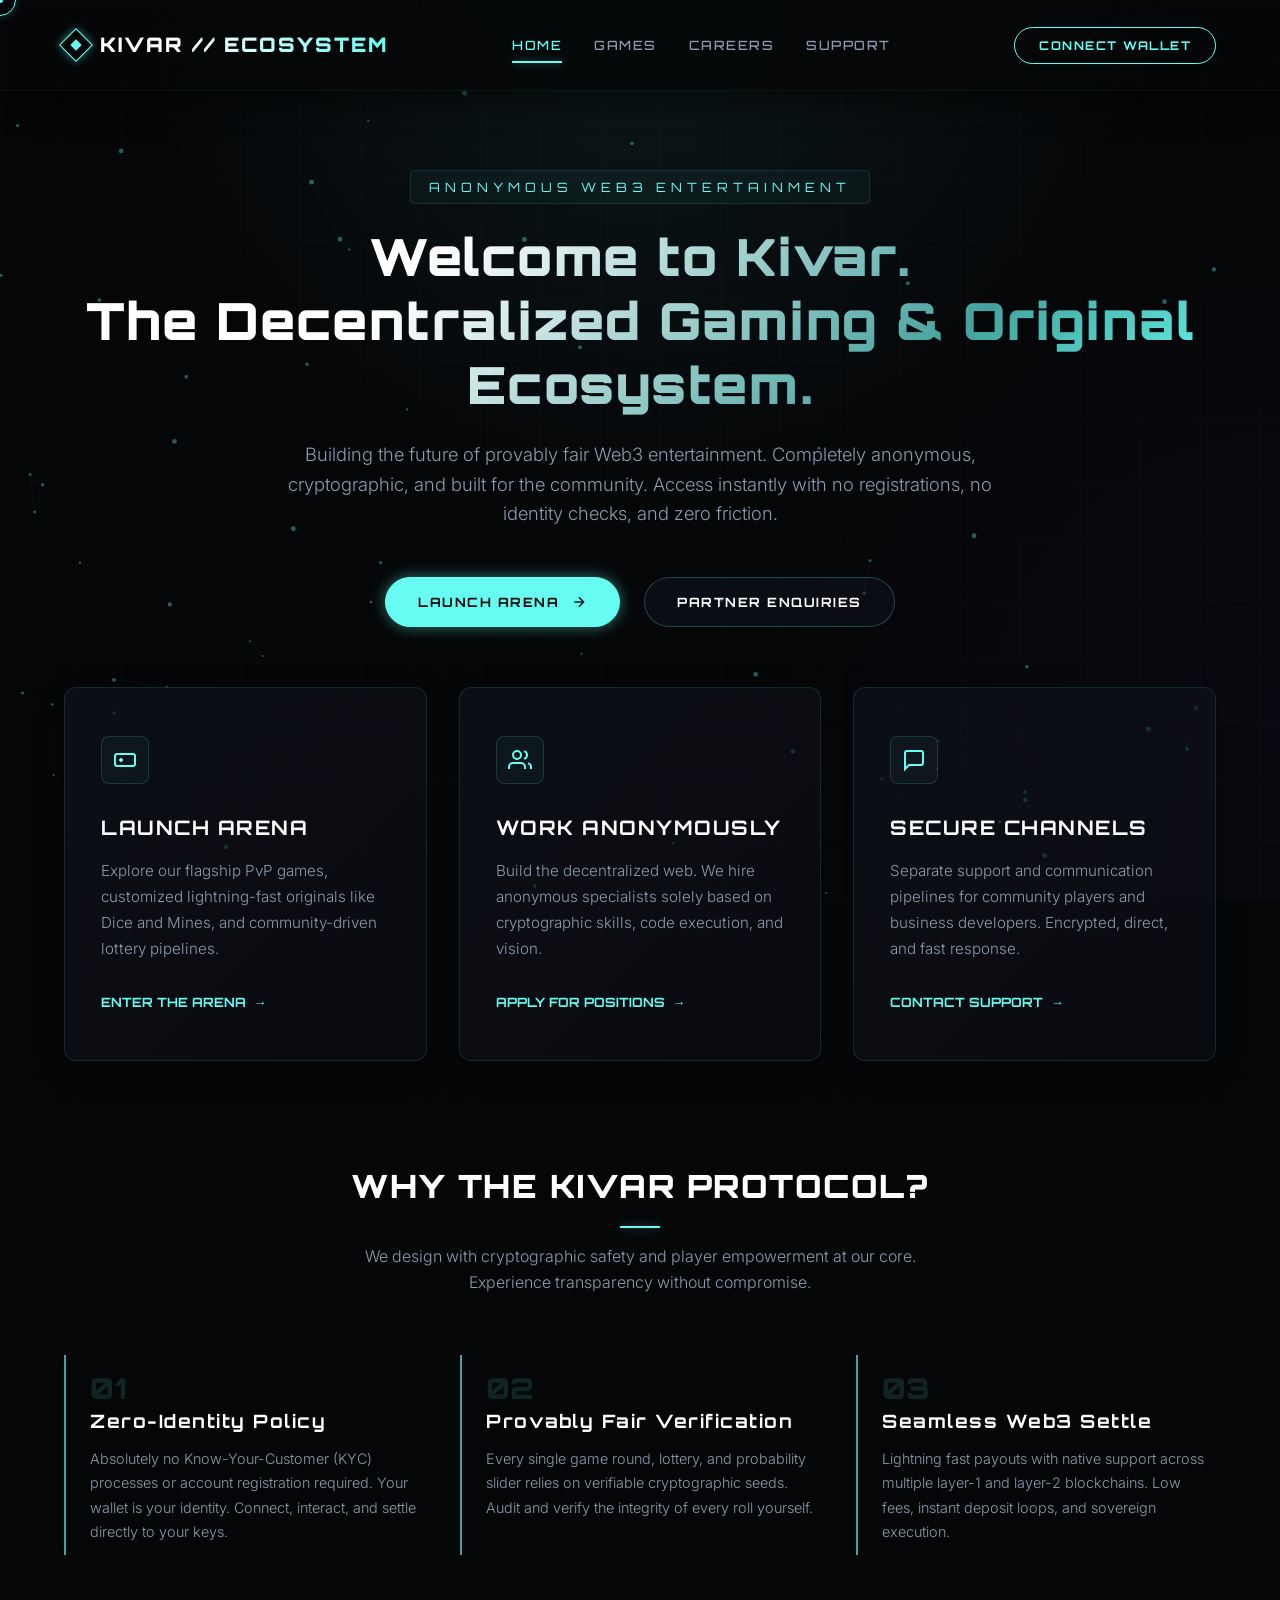
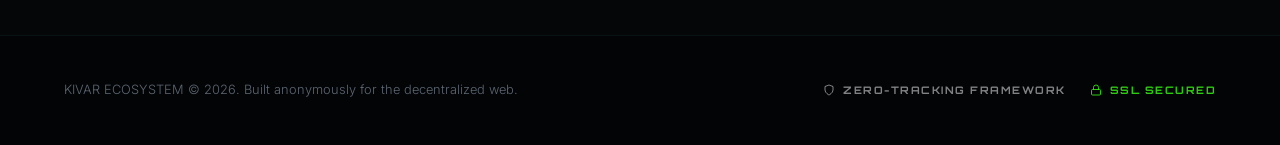
==== commit 7ce61da2: "Republish: update index.html comment" ====
--- a/index.html
+++ b/index.html
@@ -11,6 +11,7 @@
   
   <!-- Stylesheets -->
   <link rel="stylesheet" href="style.css">
+  <!-- Republished: 2026-07-14 -->
 </head>
 <body>
   <!-- Neural Net Background Canvas -->
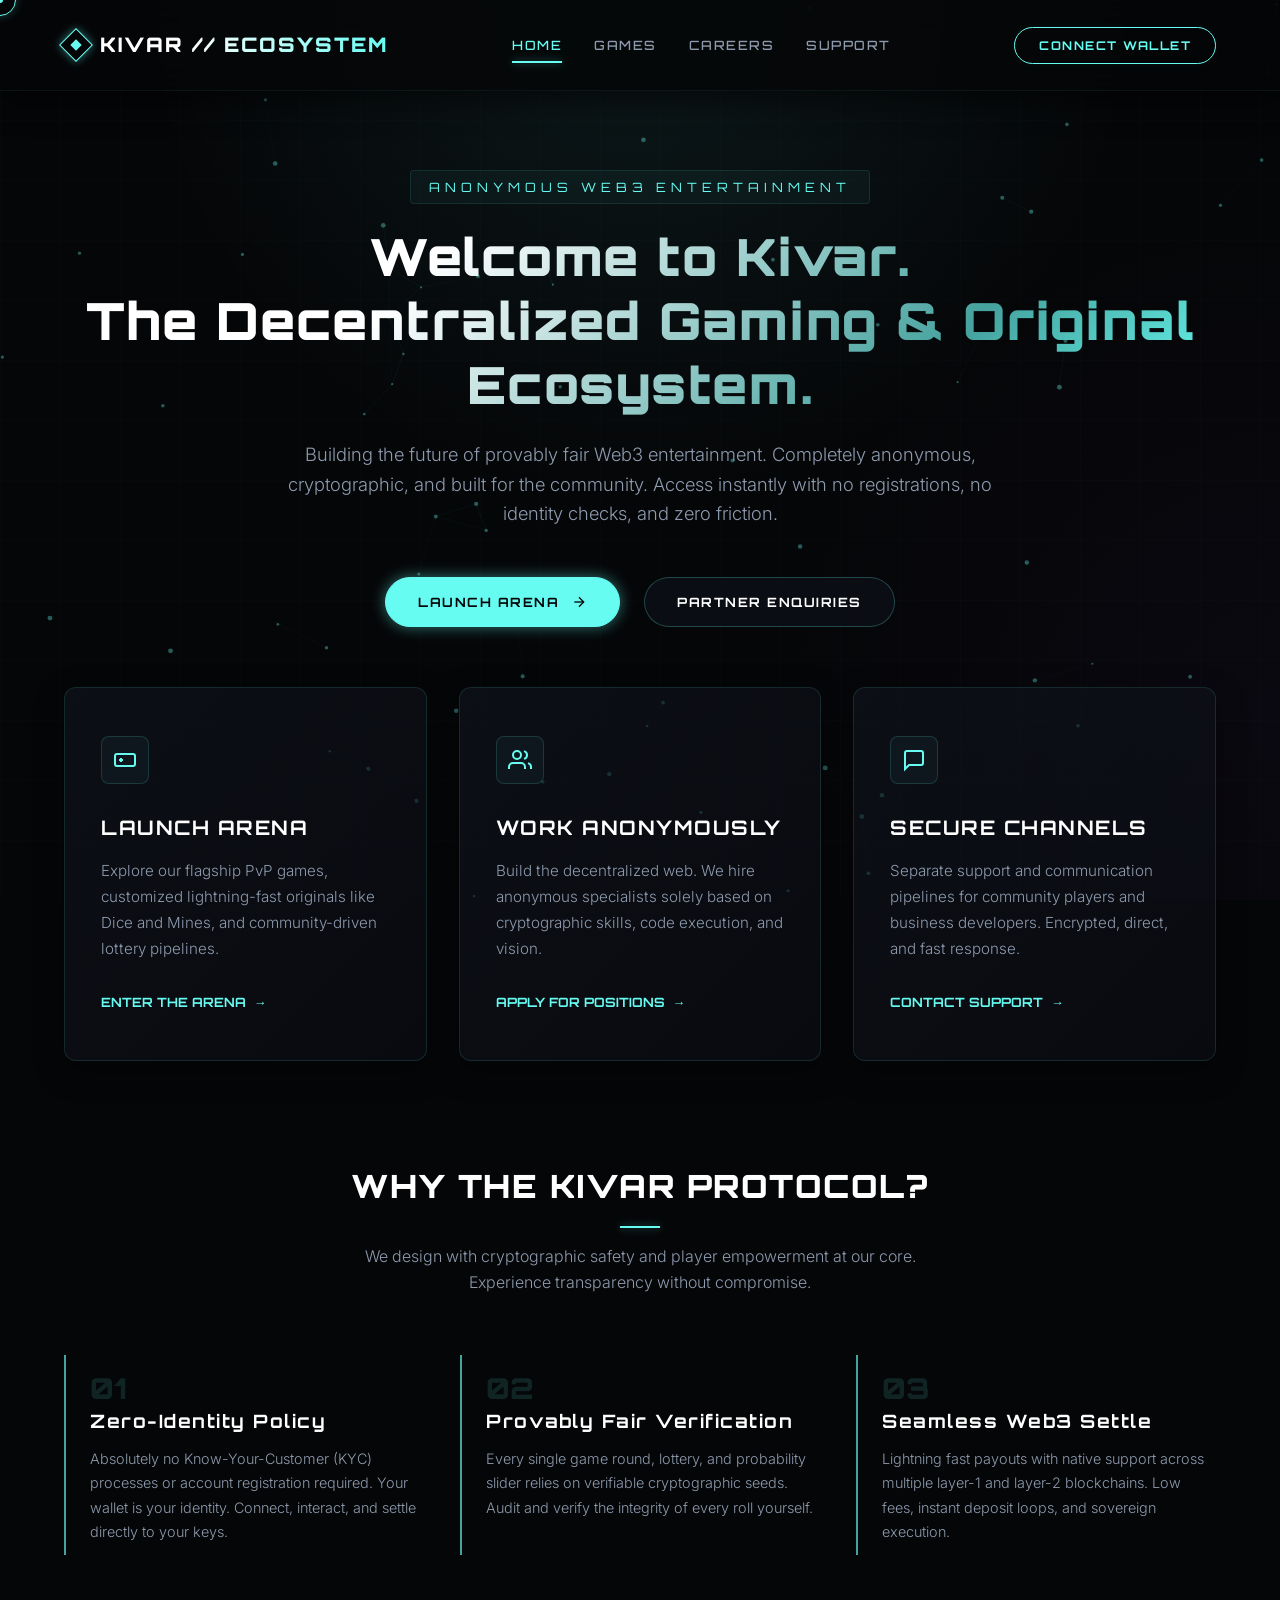
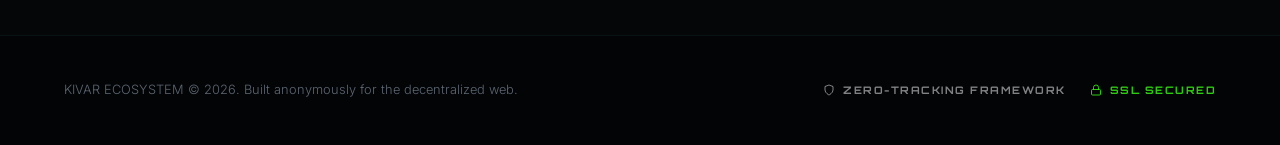
==== commit 6d8b17b7: "Apply: user's updated files" ====
--- a/index.html
+++ b/index.html
@@ -11,7 +11,6 @@
   
   <!-- Stylesheets -->
   <link rel="stylesheet" href="style.css">
-  <!-- Republished: 2026-07-14 -->
 </head>
 <body>
   <!-- Neural Net Background Canvas -->
--- a/style.css
+++ b/style.css
@@ -1043,12 +1043,42 @@
   width: 18px;
   height: 18px;
   fill: var(--text-secondary);
-  transition: var(--transition-fast);
-}
-
+  transition: transform var(--transition-fast), fill var(--transition-fast), filter var(--transition-fast);
+  flex-shrink: 0;
+  display: block;
+}
+
+/* Native brand colors for social icons */
+.social-link.instagram-link svg {
+  fill: #E1306C;
+}
+
+.social-link.x-link svg {
+  fill: #FFFFFF;
+}
+
+.social-link.telegram-link svg {
+  fill: #0088cc;
+}
+
+/* Premium hover reactions */
 .social-link:hover svg {
-  fill: var(--accent-cyan);
-  filter: drop-shadow(0 0 5px var(--accent-cyan-glow));
+  transform: scale(1.15);
+}
+
+.social-link.instagram-link:hover svg {
+  fill: #E1306C;
+  filter: drop-shadow(0 0 8px rgba(225, 48, 108, 0.8));
+}
+
+.social-link.x-link:hover svg {
+  fill: #FFFFFF;
+  filter: drop-shadow(0 0 8px rgba(255, 255, 255, 0.8));
+}
+
+.social-link.telegram-link:hover svg {
+  fill: #0088cc;
+  filter: drop-shadow(0 0 8px rgba(0, 136, 204, 0.8));
 }
 
 .social-name {
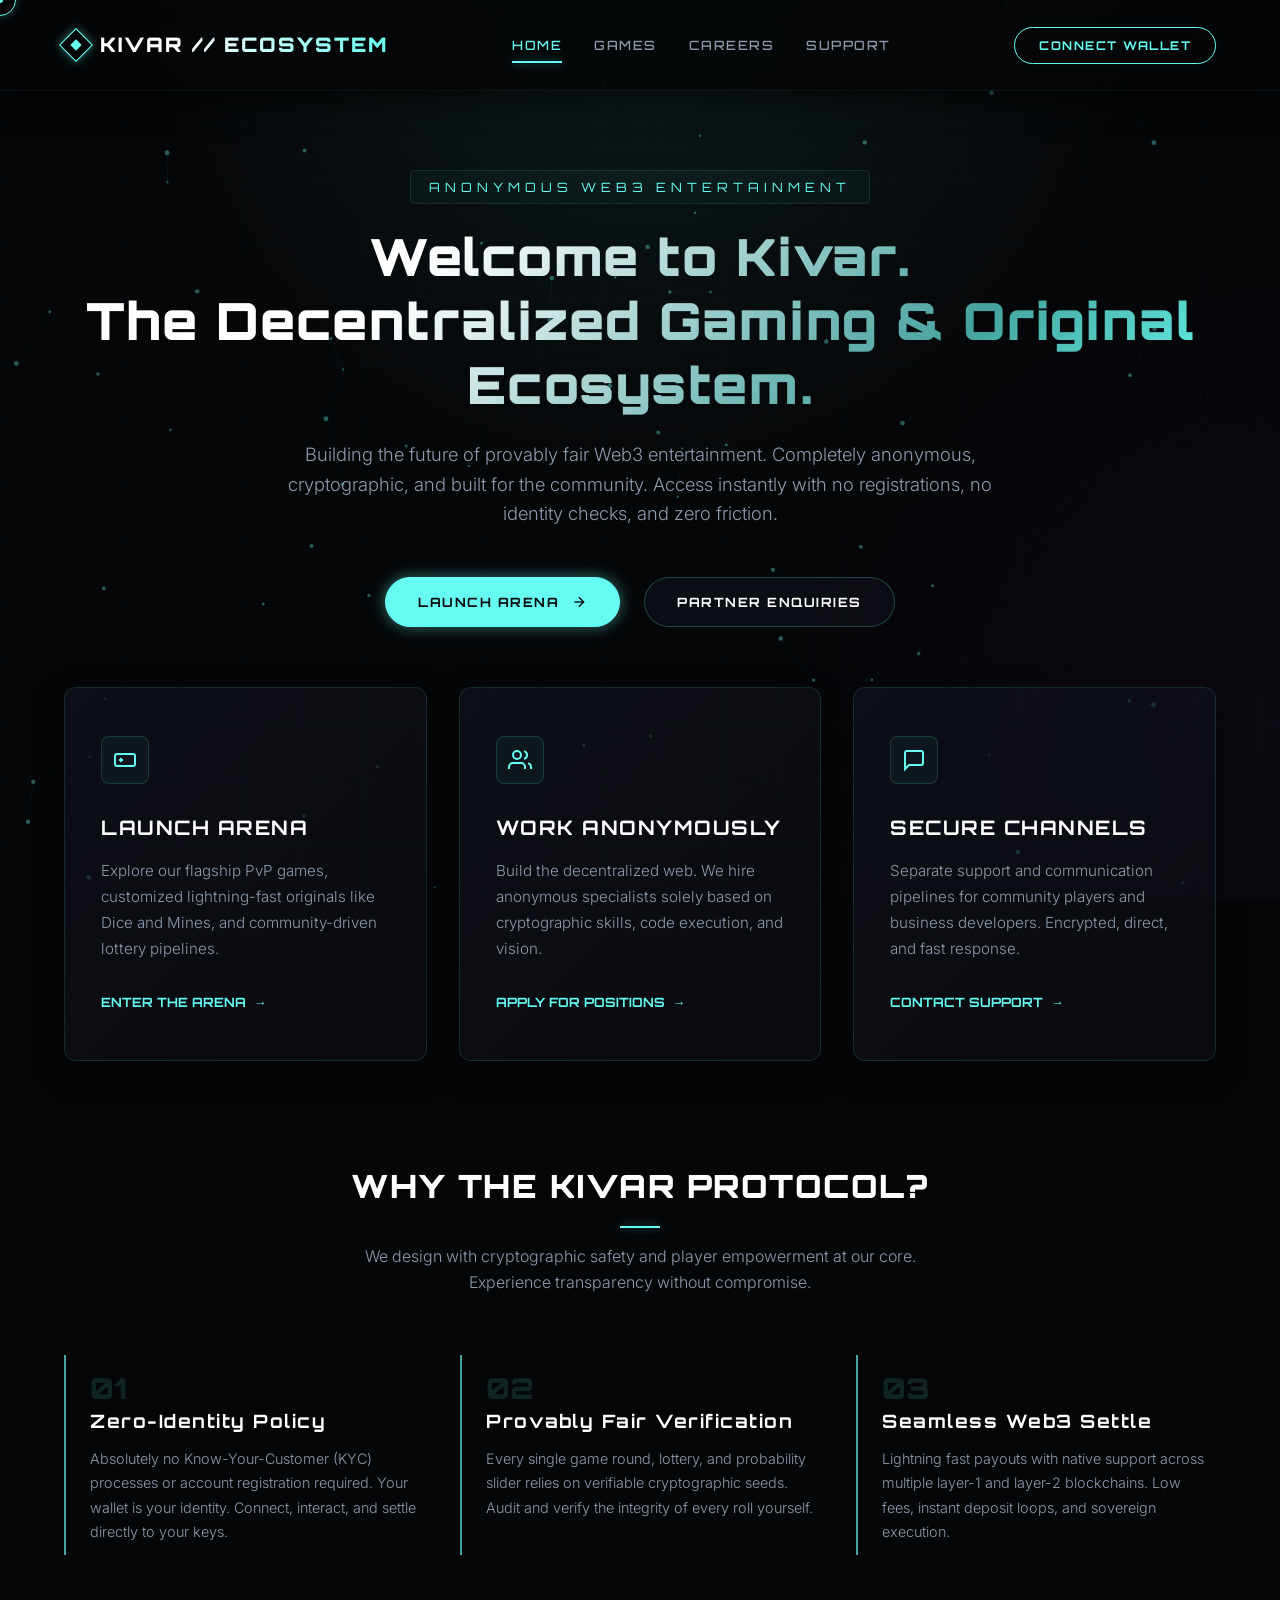
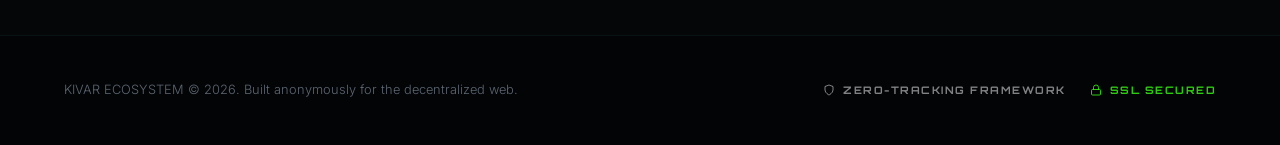
==== commit d4b817e0: "chore: redeploy trigger" ====
--- a/index.html
+++ b/index.html
@@ -11,6 +11,7 @@
   
   <!-- Stylesheets -->
   <link rel="stylesheet" href="style.css">
+  <!-- Redeploy trigger: 2026-07-14T00:00Z -->
 </head>
 <body>
   <!-- Neural Net Background Canvas -->
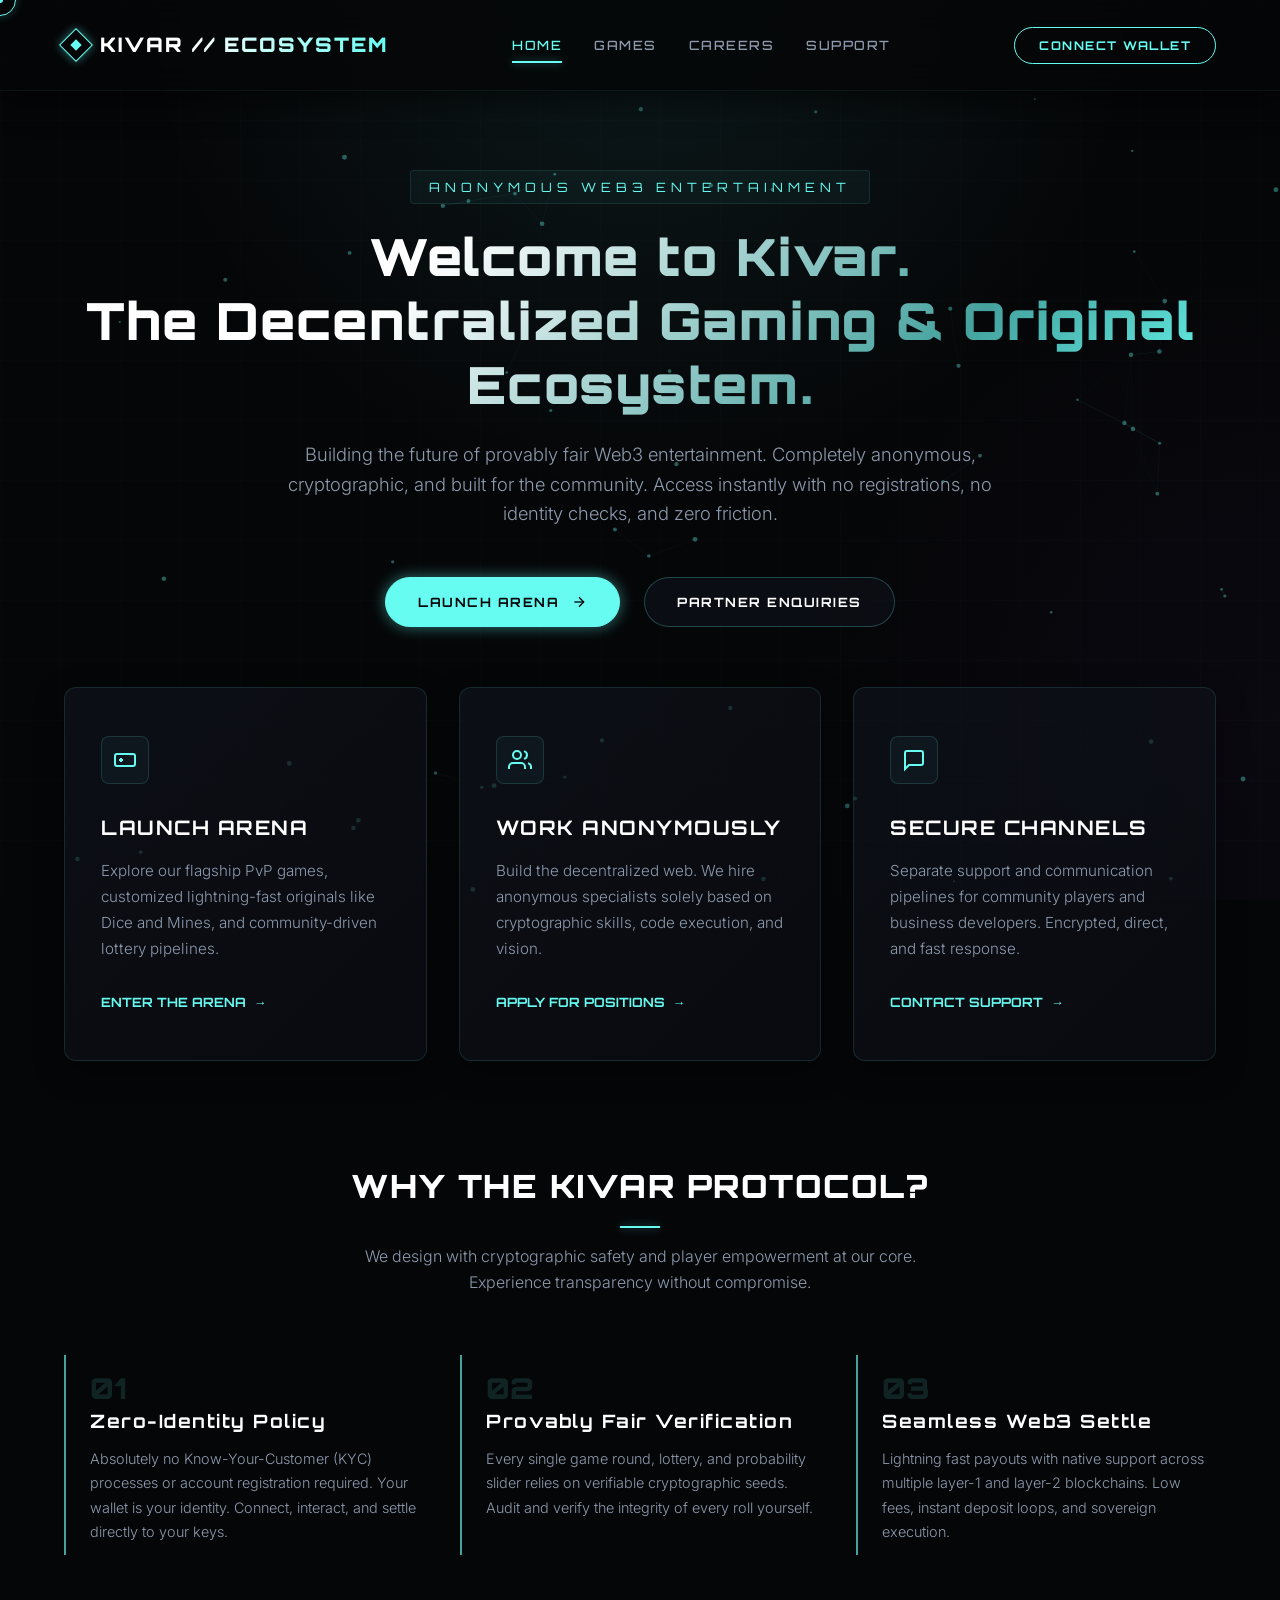
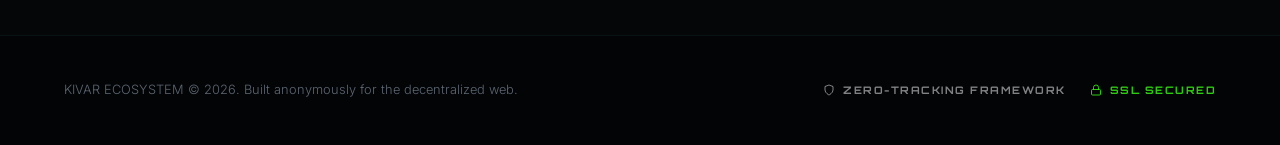
==== commit 0b95f276: "Update all site files and deploy" ====
--- a/index.html
+++ b/index.html
@@ -11,7 +11,6 @@
   
   <!-- Stylesheets -->
   <link rel="stylesheet" href="style.css">
-  <!-- Redeploy trigger: 2026-07-14T00:00Z -->
 </head>
 <body>
   <!-- Neural Net Background Canvas -->
@@ -20,10 +19,10 @@
   <!-- SHARED NAVIGATION HEADER -->
   <header>
     <div class="container nav-container">
-      <div class="logo">
+      <a href="index.html" class="logo">
         <div class="logo-icon"></div>
         <span class="logo-text">KIVAR <span class="logo-subtext">// ECOSYSTEM</span></span>
-      </div>
+      </a>
 
       <nav id="nav-menu">
         <ul>
--- a/style.css
+++ b/style.css
@@ -67,6 +67,10 @@
 
 ::-webkit-scrollbar-thumb:hover {
   background: var(--accent-cyan);
+}
+
+html, body {
+  overflow-x: hidden;
 }
 
 body {
@@ -1469,6 +1473,33 @@
   .form-group.full-width {
     grid-column: span 1;
   }
+
+  /* Reduce padding on layout containers to prevent horizontal scrolling */
+  .container {
+    padding: 0 16px;
+  }
+  
+  /* Prevent horizontal scroll overflows on key cards and components */
+  .pipeline-card {
+    padding: 24px 16px !important;
+  }
+  
+  .contact-form-panel {
+    padding: 24px 16px !important;
+  }
+  
+  .portal-card {
+    padding: 32px 20px !important;
+  }
+
+  .game-card {
+    padding: 24px 16px !important;
+  }
+  
+  .email-box {
+    padding: 12px 10px !important;
+    font-size: 0.8rem !important;
+  }
 }
 
 @media (max-width: 480px) {
